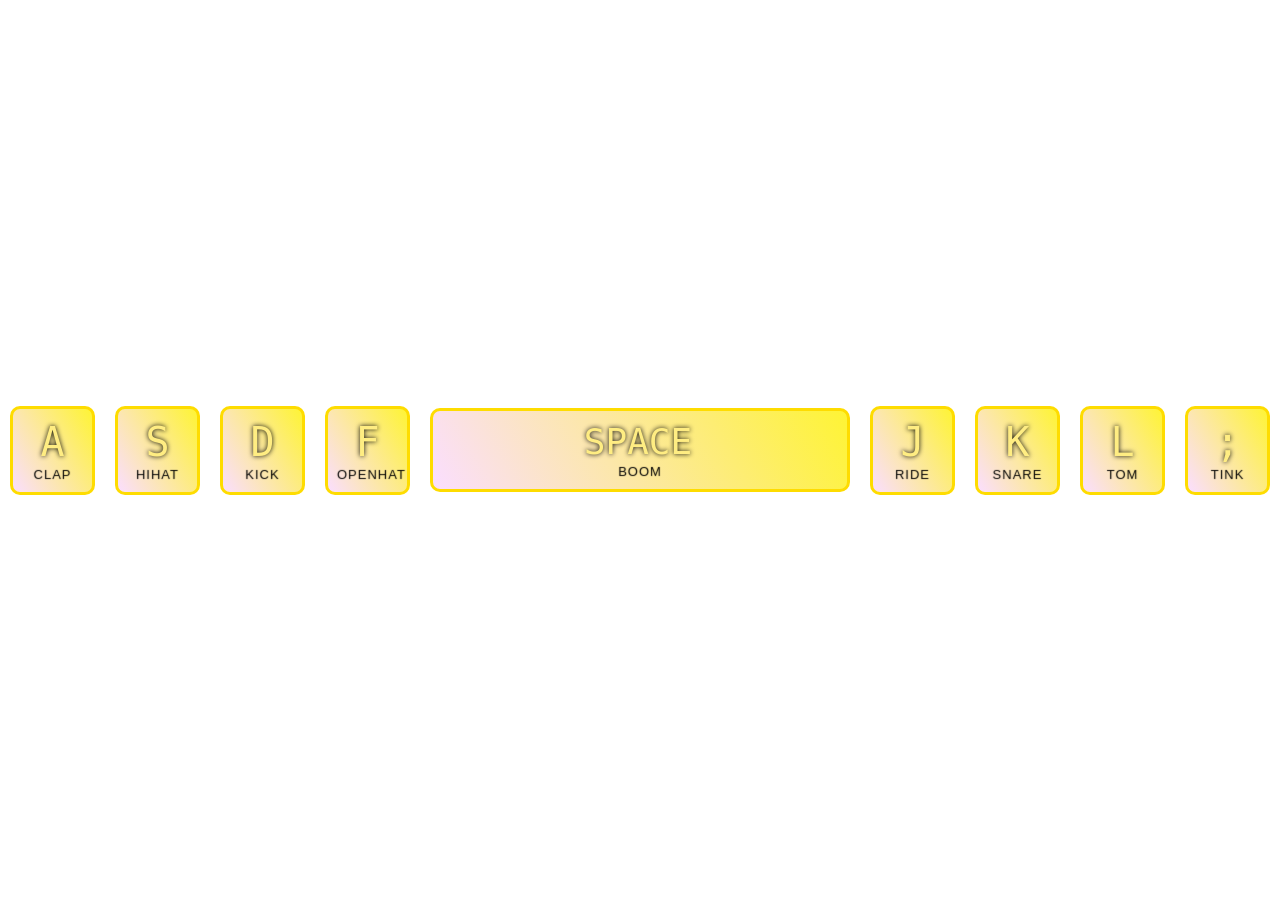
==== index.html @ b229a648 "Put files in repo for sounds, images, and made more responsive." ====
<!DOCTYPE html>
<html lang="en">
<head>
  <meta charset="UTF-8">
  <title>JS Drum Kit</title>
  <link rel="stylesheet" href="style.css">
</head>
<body>


    <div class='keys'>
        <button data-key='65' class='key'>
          <kbd>a</kbd>
          <span class='sound'>clap</span>
        </button>
        <button data-key='83' class='key'>
          <kbd>s</kbd>
          <span class='sound'>hihat</span>
        </button>
        <button data-key='68' class='key'>
          <kbd>d</kbd>
          <span class='sound'>kick</span>
        </button>
        <button data-key='70' class='key'>
          <kbd>f</kbd>
          <span class='sound'>openhat</span>
        </button>
        <button data-key='32' class='key space'>
          <kbd class='space'>space</kbd>
          <span class='sound'>boom</span>
        </button>
        <button data-key='74' class='key'>
          <kbd>j</kbd>
          <span class='sound'>ride</span>
        </button>
        <button data-key='75' class='key'>
          <kbd>k</kbd>
          <span class='sound'>snare</span>
        </button>
        <button data-key='76' class='key'>
          <kbd>l</kbd>
          <span class='sound'>tom</span>
        </button>
        <button data-key='186' class='key'>
          <kbd>;</kbd>
          <span class='sound'>tink</span>
        </button>
      </div>
      
      <audio data-key='65' src='sounds/clap.wav'></audio>
      <audio data-key="83" src="sounds/hihat.wav"></audio>
      <audio data-key="68" src="sounds/kick.wav"></audio>
      <audio data-key="70" src="sounds/openhat.wav"></audio>
      <audio data-key="32" src="sounds/boom.wav"></audio>
      <audio data-key="74" src="sounds/ride.wav"></audio>
      <audio data-key="75" src="sounds/snare.wav"></audio>
      <audio data-key="76" src="sounds/tom.wav"></audio>
      <audio data-key="186" src="sounds/tink.wav"></audio>

<script src="index.js">
</script>


</body>
</html>
---- style.css ----
html {
  font-size: 10px;
  background: url(../img/cloudybg.jpg) bottom
    center;
  background-size: cover;
}
body,
html {
  -webkit-touch-callout: none;
  -webkit-user-select: none;
  -khtml-user-select: none;
  -moz-user-select: none;
  -ms-user-select: none;
  user-select: none;
  margin: 0;
  padding: 0;
  font-family: arial, sans-serif;
}

button:focus{
  outline:none;
}

.keys {
  display: flex;
  flex: 1;
  min-height: 100vh;
  align-items: center;
  justify-content: center;
}

@media only screen and (max-width: 840px){
  .keys{
  flex-wrap: wrap;
  }
}

.key {
  cursor: pointer;
  border: 0.375rem solid #fedc00;
  border-radius: 1rem;
  margin: 1rem;
  font-size: 1.5rem;
  padding: 1rem 0.9rem;
  transition: all 0.09s ease;
  width: 8.5rem;
  text-align: center;
  color: #ffed82;
  background: linear-gradient(60deg, #e85aff33, #fef106cf);
  text-shadow: 0 0 0.5rem black;
}
.key.space {
  width: 28em;
}

.playing {
  transform: scale(1.1);
  border-color: #020202;
  box-shadow: 0 0 1rem #ffc600;
}

kbd {
  display: block;
  font-size: 4rem;
  text-transform: uppercase;
}

kbd.space {
  margin-left: -4px;
  font-size: 3.6rem;
}

.sound {
  font-size: 1.3rem;
  text-transform: uppercase;
  letter-spacing: 0.1rem;
  color: #ffc60000;
  text-shadow: 0px 0px 1px black;
}
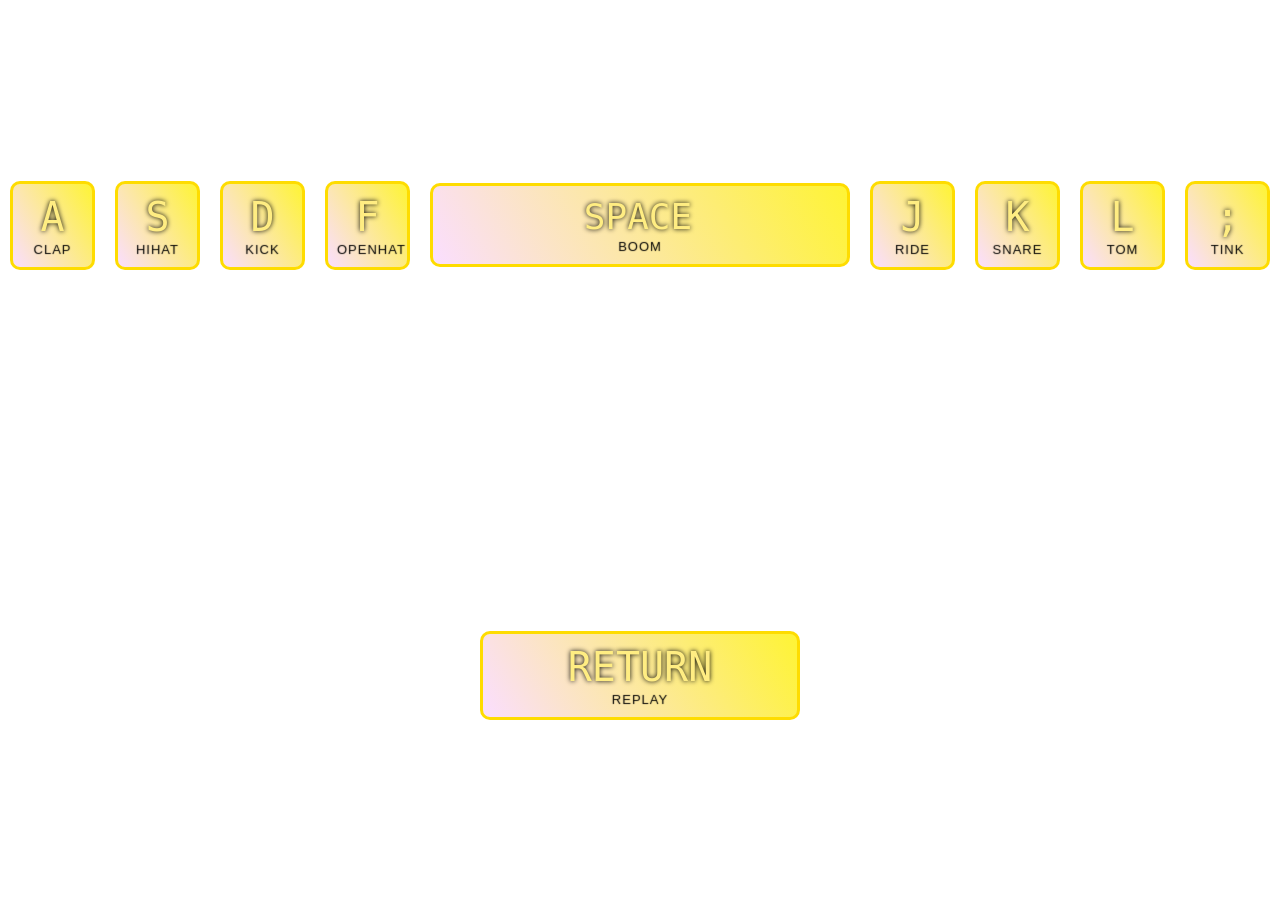
==== commit faf4e18a: "cleaned up repo" ====
--- a/index.html
+++ b/index.html
@@ -45,6 +45,10 @@
           <kbd>;</kbd>
           <span class='sound'>tink</span>
         </button>
+        <button data-key='13' id="replay" class="key">
+          <kbd>return</kbd>
+          <span class='sound'>replay</span>
+        </button>
       </div>
       
       <audio data-key='65' src='sounds/clap.wav'></audio>
--- a/style.css
+++ b/style.css
@@ -1,6 +1,6 @@
 html {
   font-size: 10px;
-  background: url(../img/cloudybg.jpg) bottom
+  background: url(img/cloudybg.jpg) bottom
     center;
   background-size: cover;
 }
@@ -27,13 +27,9 @@
   min-height: 100vh;
   align-items: center;
   justify-content: center;
+  flex-wrap: wrap;
 }
 
-@media only screen and (max-width: 840px){
-  .keys{
-  flex-wrap: wrap;
-  }
-}
 
 .key {
   cursor: pointer;
@@ -77,3 +73,7 @@
   color: #ffc60000;
   text-shadow: 0px 0px 1px black;
 }
+
+#replay {
+  width: 25%;
+}
